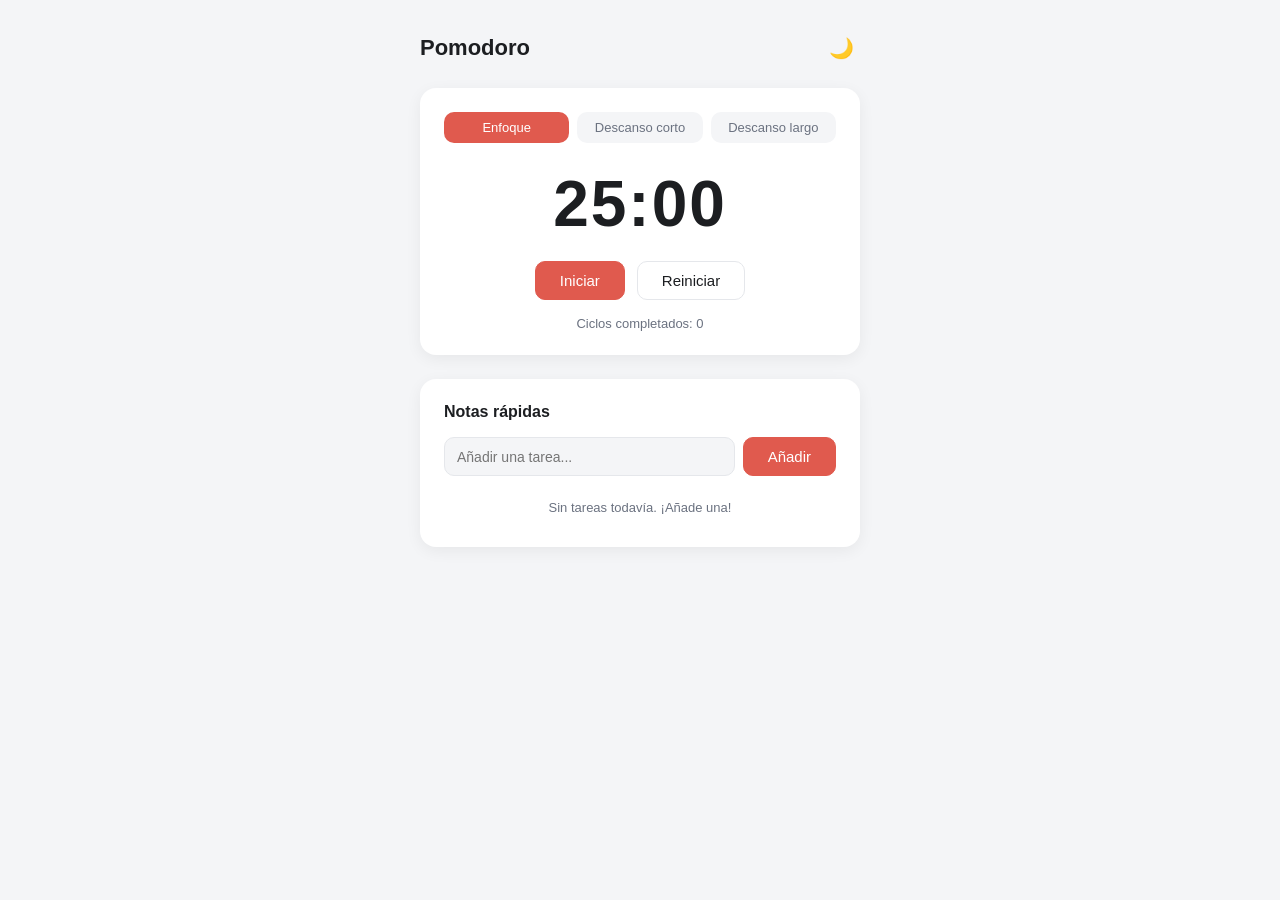
==== pomodoro-notas/index.html @ 851a8496 "Add initial pomodoro-notas app Co-Authored-By: Claude Sonnet 5 <noreply@anthropic.com>" ====
<!DOCTYPE html>
<html lang="es">
<head>
  <meta charset="UTF-8" />
  <meta name="viewport" content="width=device-width, initial-scale=1.0" />
  <title>Pomodoro + Notas</title>
  <link rel="stylesheet" href="style.css" />
</head>
<body>
  <main class="app">
    <header class="app-header">
      <h1>Pomodoro</h1>
      <button id="theme-toggle" class="icon-btn" title="Cambiar tema" aria-label="Cambiar tema">🌙</button>
    </header>

    <section class="timer-card">
      <div class="mode-tabs">
        <button class="mode-tab active" data-mode="work">Enfoque</button>
        <button class="mode-tab" data-mode="short">Descanso corto</button>
        <button class="mode-tab" data-mode="long">Descanso largo</button>
      </div>

      <div class="timer-display">
        <span id="time">25:00</span>
      </div>

      <div class="timer-controls">
        <button id="start-pause" class="btn primary">Iniciar</button>
        <button id="reset" class="btn">Reiniciar</button>
      </div>

      <div class="cycle-info">
        <span id="cycle-count">Ciclos completados: 0</span>
      </div>
    </section>

    <section class="notes-card">
      <h2>Notas rápidas</h2>
      <form id="note-form" class="note-form">
        <input id="note-input" type="text" placeholder="Añadir una tarea..." autocomplete="off" />
        <button type="submit" class="btn primary">Añadir</button>
      </form>
      <ul id="note-list" class="note-list"></ul>
    </section>
  </main>

  <script src="script.js"></script>
</body>
</html>
---- pomodoro-notas/style.css ----
:root {
  --bg: #f4f5f7;
  --card-bg: #ffffff;
  --text: #1c1e21;
  --muted: #6b7280;
  --accent: #e05a4e;
  --accent-hover: #c94a3f;
  --border: #e5e7eb;
  --shadow: 0 4px 16px rgba(0, 0, 0, 0.06);
}

[data-theme="dark"] {
  --bg: #16181d;
  --card-bg: #22252b;
  --text: #f1f2f4;
  --muted: #9aa0a8;
  --accent: #ff6f61;
  --accent-hover: #ff8577;
  --border: #33363d;
  --shadow: 0 4px 16px rgba(0, 0, 0, 0.35);
}

* {
  box-sizing: border-box;
}

body {
  margin: 0;
  min-height: 100vh;
  background: var(--bg);
  color: var(--text);
  font-family: -apple-system, BlinkMacSystemFont, "Segoe UI", Roboto, Helvetica, Arial, sans-serif;
  transition: background 0.2s ease, color 0.2s ease;
}

.app {
  max-width: 480px;
  margin: 0 auto;
  padding: 32px 20px 60px;
  display: flex;
  flex-direction: column;
  gap: 24px;
}

.app-header {
  display: flex;
  align-items: center;
  justify-content: space-between;
}

.app-header h1 {
  font-size: 22px;
  margin: 0;
}

.icon-btn {
  background: none;
  border: none;
  font-size: 20px;
  cursor: pointer;
  padding: 6px;
  border-radius: 8px;
  line-height: 1;
}

.icon-btn:hover {
  background: var(--border);
}

.timer-card,
.notes-card {
  background: var(--card-bg);
  border-radius: 16px;
  box-shadow: var(--shadow);
  padding: 24px;
}

.mode-tabs {
  display: flex;
  gap: 8px;
  margin-bottom: 24px;
}

.mode-tab {
  flex: 1;
  padding: 8px 6px;
  border: none;
  border-radius: 10px;
  background: var(--bg);
  color: var(--muted);
  font-size: 13px;
  cursor: pointer;
  transition: background 0.15s ease, color 0.15s ease;
}

.mode-tab.active {
  background: var(--accent);
  color: #fff;
}

.timer-display {
  text-align: center;
  font-size: 64px;
  font-weight: 700;
  font-variant-numeric: tabular-nums;
  letter-spacing: 2px;
  margin-bottom: 20px;
}

.timer-controls {
  display: flex;
  gap: 12px;
  justify-content: center;
  margin-bottom: 16px;
}

.btn {
  padding: 10px 24px;
  border-radius: 10px;
  border: 1px solid var(--border);
  background: var(--card-bg);
  color: var(--text);
  font-size: 15px;
  cursor: pointer;
  transition: transform 0.1s ease, background 0.15s ease;
}

.btn:hover {
  transform: translateY(-1px);
}

.btn.primary {
  background: var(--accent);
  border-color: var(--accent);
  color: #fff;
}

.btn.primary:hover {
  background: var(--accent-hover);
}

.cycle-info {
  text-align: center;
  color: var(--muted);
  font-size: 13px;
}

.notes-card h2 {
  margin: 0 0 16px;
  font-size: 16px;
}

.note-form {
  display: flex;
  gap: 8px;
  margin-bottom: 16px;
}

.note-form input {
  flex: 1;
  padding: 10px 12px;
  border-radius: 10px;
  border: 1px solid var(--border);
  background: var(--bg);
  color: var(--text);
  font-size: 14px;
}

.note-form input:focus {
  outline: 2px solid var(--accent);
  outline-offset: 1px;
}

.note-list {
  list-style: none;
  margin: 0;
  padding: 0;
  display: flex;
  flex-direction: column;
  gap: 8px;
}

.note-item {
  display: flex;
  align-items: center;
  gap: 10px;
  padding: 10px 12px;
  border-radius: 10px;
  background: var(--bg);
}

.note-item span {
  flex: 1;
  font-size: 14px;
  word-break: break-word;
}

.note-item.done span {
  text-decoration: line-through;
  color: var(--muted);
}

.note-item .delete-btn {
  background: none;
  border: none;
  color: var(--muted);
  cursor: pointer;
  font-size: 16px;
  padding: 2px 6px;
  border-radius: 6px;
}

.note-item .delete-btn:hover {
  background: var(--border);
  color: var(--text);
}

.empty-hint {
  color: var(--muted);
  font-size: 13px;
  text-align: center;
  padding: 8px 0;
}
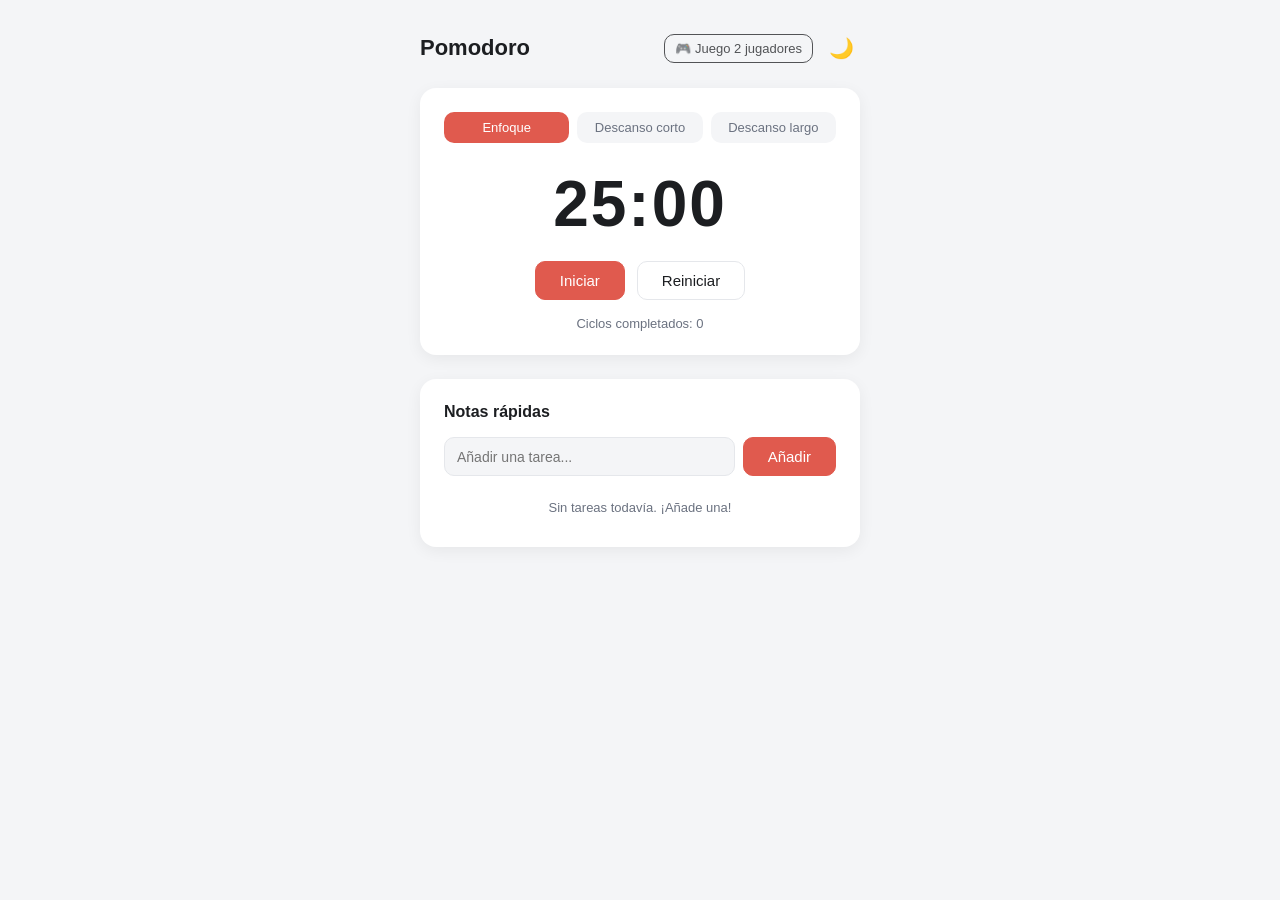
==== commit 241231e0: "Añadir juego "Duelo Orbital" para 2 jugadores en pantalla dividida Juego local en canvas para dos pe" ====
--- a/pomodoro-notas/index.html
+++ b/pomodoro-notas/index.html
@@ -10,7 +10,10 @@
   <main class="app">
     <header class="app-header">
       <h1>Pomodoro</h1>
-      <button id="theme-toggle" class="icon-btn" title="Cambiar tema" aria-label="Cambiar tema">🌙</button>
+      <div class="header-actions">
+        <a class="game-link" href="juego/index.html" title="Juego para 2 jugadores">🎮 Juego 2 jugadores</a>
+        <button id="theme-toggle" class="icon-btn" title="Cambiar tema" aria-label="Cambiar tema">🌙</button>
+      </div>
     </header>
 
     <section class="timer-card">
--- a/pomodoro-notas/style.css
+++ b/pomodoro-notas/style.css
@@ -221,3 +221,21 @@
   text-align: center;
   padding: 8px 0;
 }
+
+.header-actions {
+  display: flex;
+  align-items: center;
+  gap: 10px;
+}
+
+.game-link {
+  font-size: 13px;
+  text-decoration: none;
+  padding: 6px 10px;
+  border-radius: 10px;
+  border: 1px solid currentColor;
+  color: inherit;
+  opacity: 0.75;
+}
+
+.game-link:hover { opacity: 1; }
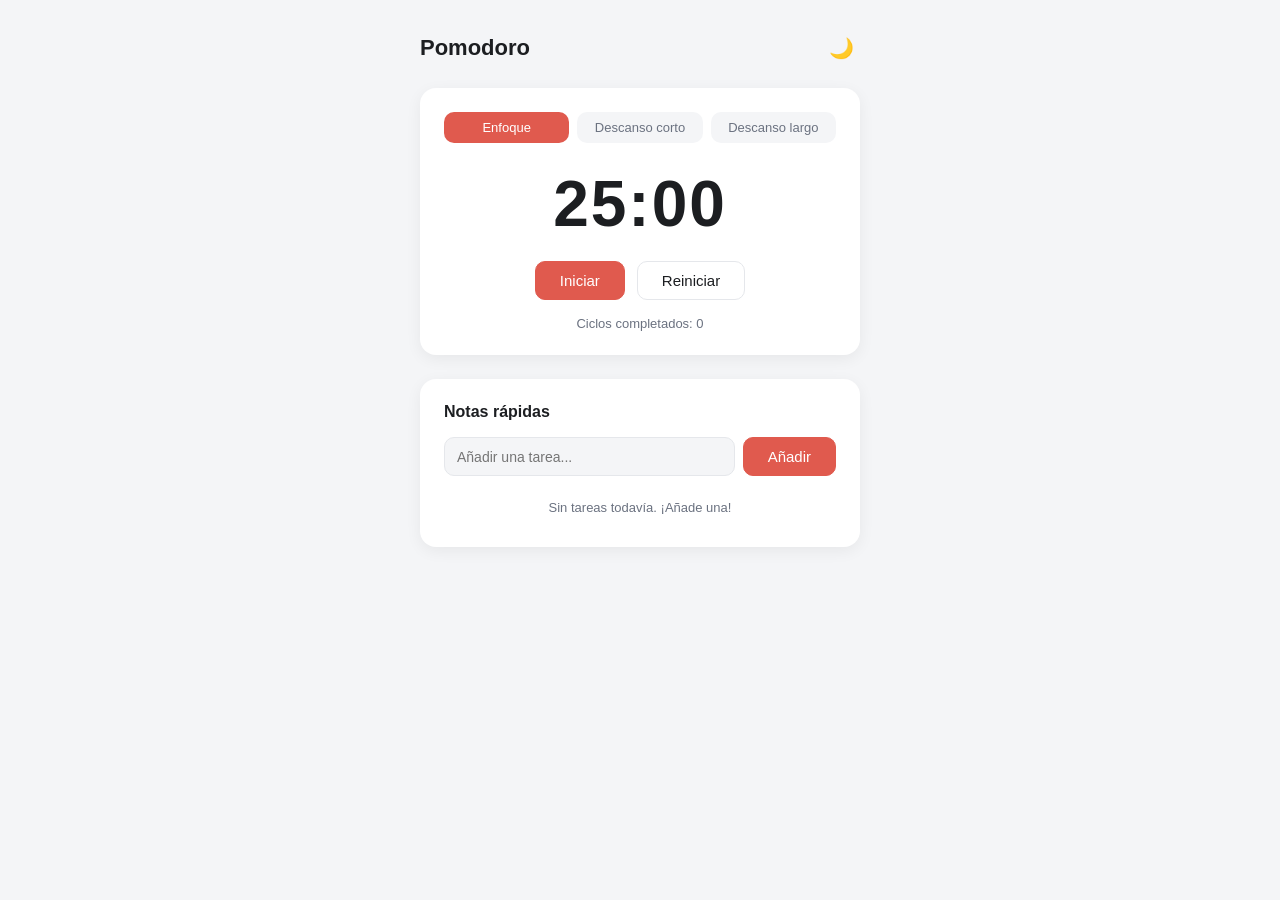
==== commit 95847989: "Agregar area recreativa a los descansos del Pomodoro Los dos modos de descanso solo contaban tiempo:" ====
--- a/pomodoro-notas/index.html
+++ b/pomodoro-notas/index.html
@@ -10,10 +10,7 @@
   <main class="app">
     <header class="app-header">
       <h1>Pomodoro</h1>
-      <div class="header-actions">
-        <a class="game-link" href="juego/index.html" title="Juego para 2 jugadores">🎮 Juego 2 jugadores</a>
-        <button id="theme-toggle" class="icon-btn" title="Cambiar tema" aria-label="Cambiar tema">🌙</button>
-      </div>
+      <button id="theme-toggle" class="icon-btn" title="Cambiar tema" aria-label="Cambiar tema">🌙</button>
     </header>
 
     <section class="timer-card">
@@ -37,6 +34,19 @@
       </div>
     </section>
 
+    <section class="recreo-card" id="recreo" hidden>
+      <div class="recreo-head">
+        <h2>Área recreativa</h2>
+        <span class="recreo-len" id="recreo-len"></span>
+      </div>
+      <p class="recreo-idea" id="recreo-idea"></p>
+      <p class="recreo-why" id="recreo-why"></p>
+      <div class="recreo-actions">
+        <button id="recreo-otra" class="btn">Otra idea</button>
+        <span class="recreo-nota">No se cuenta ni se guarda. Es el recreo.</span>
+      </div>
+    </section>
+
     <section class="notes-card">
       <h2>Notas rápidas</h2>
       <form id="note-form" class="note-form">
--- a/pomodoro-notas/style.css
+++ b/pomodoro-notas/style.css
@@ -7,6 +7,8 @@
   --accent-hover: #c94a3f;
   --border: #e5e7eb;
   --shadow: 0 4px 16px rgba(0, 0, 0, 0.06);
+  --calm: #2f7d6b;
+  --calm-bg: #eef5f3;
 }
 
 [data-theme="dark"] {
@@ -18,6 +20,8 @@
   --accent-hover: #ff8577;
   --border: #33363d;
   --shadow: 0 4px 16px rgba(0, 0, 0, 0.35);
+  --calm: #5fbfa6;
+  --calm-bg: #1b2523;
 }
 
 * {
@@ -68,11 +72,63 @@
 }
 
 .timer-card,
-.notes-card {
+.notes-card,
+.recreo-card {
   background: var(--card-bg);
   border-radius: 16px;
   box-shadow: var(--shadow);
   padding: 24px;
+}
+
+.recreo-card {
+  border: 1px solid var(--calm);
+  background: var(--calm-bg);
+}
+
+.recreo-head {
+  display: flex;
+  align-items: baseline;
+  justify-content: space-between;
+  gap: 12px;
+  margin-bottom: 14px;
+}
+
+.recreo-head h2 {
+  margin: 0;
+  font-size: 16px;
+  color: var(--calm);
+}
+
+.recreo-len {
+  font-size: 12px;
+  color: var(--muted);
+  white-space: nowrap;
+}
+
+.recreo-idea {
+  margin: 0 0 10px;
+  font-size: 21px;
+  line-height: 1.35;
+  font-weight: 500;
+}
+
+.recreo-why {
+  margin: 0 0 18px;
+  font-size: 14px;
+  color: var(--muted);
+  line-height: 1.5;
+}
+
+.recreo-actions {
+  display: flex;
+  align-items: center;
+  gap: 12px;
+  flex-wrap: wrap;
+}
+
+.recreo-nota {
+  font-size: 12px;
+  color: var(--muted);
 }
 
 .mode-tabs {
@@ -221,21 +277,3 @@
   text-align: center;
   padding: 8px 0;
 }
-
-.header-actions {
-  display: flex;
-  align-items: center;
-  gap: 10px;
-}
-
-.game-link {
-  font-size: 13px;
-  text-decoration: none;
-  padding: 6px 10px;
-  border-radius: 10px;
-  border: 1px solid currentColor;
-  color: inherit;
-  opacity: 0.75;
-}
-
-.game-link:hover { opacity: 1; }
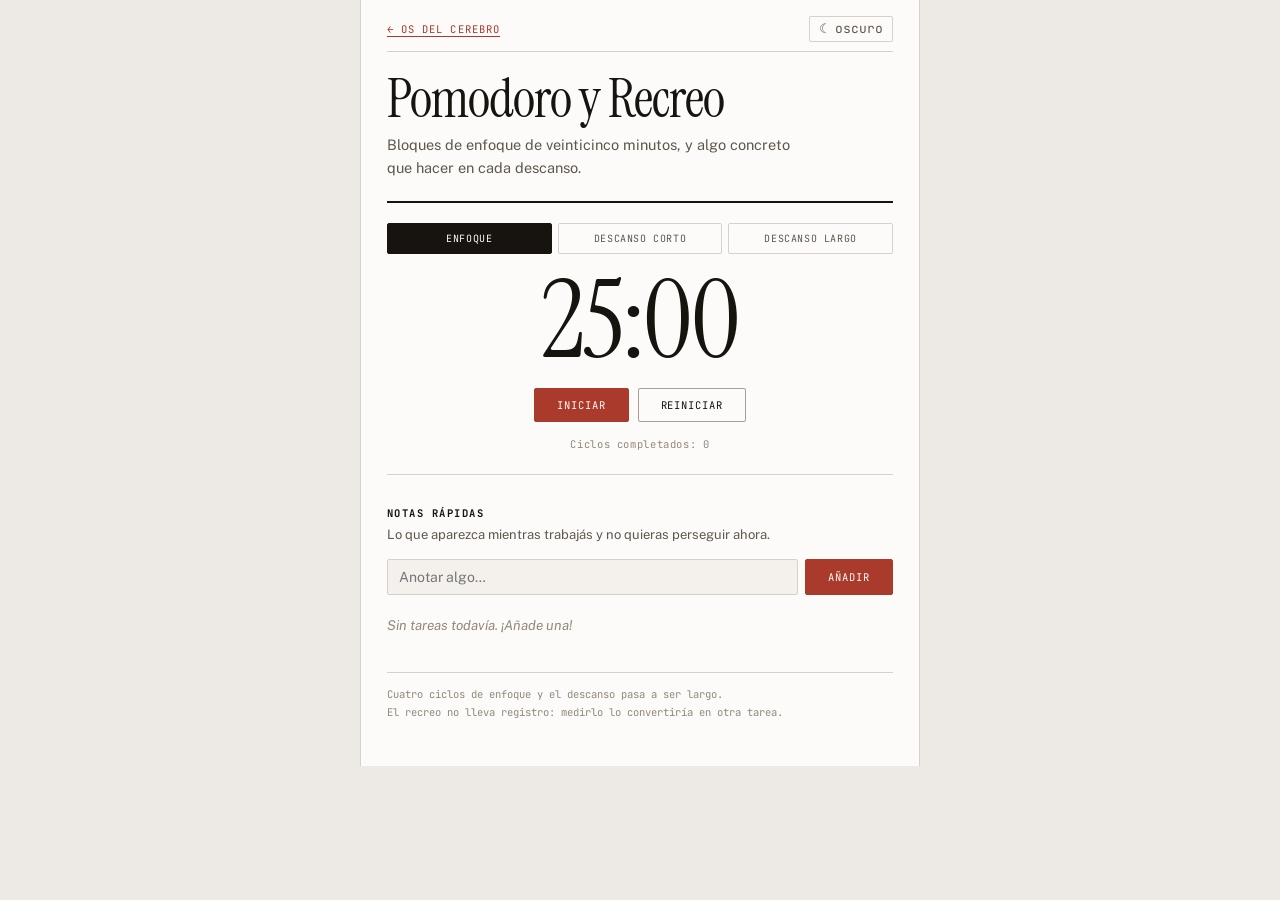
==== commit 0ba8f53f: "Alinear el Pomodoro con la estetica del resto del sistema La app usaba su propio lenguaje visual y q" ====
--- a/pomodoro-notas/index.html
+++ b/pomodoro-notas/index.html
@@ -3,14 +3,22 @@
 <head>
   <meta charset="UTF-8" />
   <meta name="viewport" content="width=device-width, initial-scale=1.0" />
-  <title>Pomodoro + Notas</title>
+  <title>Pomodoro y Recreo</title>
+  <link rel="preconnect" href="https://fonts.googleapis.com" />
+  <link rel="preconnect" href="https://fonts.gstatic.com" crossorigin />
+  <link rel="stylesheet" href="https://fonts.googleapis.com/css2?family=Instrument+Serif&family=JetBrains+Mono:wght@400;700&family=Public+Sans:wght@400;500;600&display=swap" />
   <link rel="stylesheet" href="style.css" />
 </head>
 <body>
   <main class="app">
+    <div class="folio">
+      <span><a href="https://claude.ai/code/artifact/37985efb-9c8a-419b-9b6c-6180fbc9257e">← OS del Cerebro</a></span>
+      <button id="theme-toggle" class="icon-btn" title="Cambiar tema" aria-label="Cambiar tema">tema</button>
+    </div>
+
     <header class="app-header">
-      <h1>Pomodoro</h1>
-      <button id="theme-toggle" class="icon-btn" title="Cambiar tema" aria-label="Cambiar tema">🌙</button>
+      <h1>Pomodoro y Recreo</h1>
+      <p class="app-sub">Bloques de enfoque de veinticinco minutos, y algo concreto que hacer en cada descanso.</p>
     </header>
 
     <section class="timer-card">
@@ -49,12 +57,18 @@
 
     <section class="notes-card">
       <h2>Notas rápidas</h2>
+      <p class="notes-note">Lo que aparezca mientras trabajás y no quieras perseguir ahora.</p>
       <form id="note-form" class="note-form">
-        <input id="note-input" type="text" placeholder="Añadir una tarea..." autocomplete="off" />
+        <input id="note-input" type="text" placeholder="Anotar algo…" autocomplete="off" />
         <button type="submit" class="btn primary">Añadir</button>
       </form>
       <ul id="note-list" class="note-list"></ul>
     </section>
+
+    <footer class="app-footer">
+      Cuatro ciclos de enfoque y el descanso pasa a ser largo.<br>
+      El recreo no lleva registro: medirlo lo convertiría en otra tarea.
+    </footer>
   </main>
 
   <script src="script.js"></script>
--- a/pomodoro-notas/style.css
+++ b/pomodoro-notas/style.css
@@ -1,88 +1,230 @@
 :root {
-  --bg: #f4f5f7;
-  --card-bg: #ffffff;
-  --text: #1c1e21;
-  --muted: #6b7280;
-  --accent: #e05a4e;
-  --accent-hover: #c94a3f;
-  --border: #e5e7eb;
-  --shadow: 0 4px 16px rgba(0, 0, 0, 0.06);
-  --calm: #2f7d6b;
-  --calm-bg: #eef5f3;
+  --paper:   #EDEAE5;
+  --sheet:   #FCFBF9;
+  --card:    #F4F1EC;
+  --rule:    #D7D1C8;
+  --rule-hi: #A9A093;
+  --ink:     #17130E;
+  --ink-2:   #5E574C;
+  --ink-3:   #918878;
+  --tomate:  #A93A2C;
+  --calm:    #2C7056;
+  --calm-bg: #EDF3F0;
+  --hollow:  #E2DDD5;
+}
+
+@media (prefers-color-scheme: dark) {
+  :root:not([data-theme="light"]) {
+    --paper:   #0B0A08;
+    --sheet:   #16130F;
+    --card:    #1E1A15;
+    --rule:    #2C2721;
+    --rule-hi: #453E34;
+    --ink:     #EFEBE3;
+    --ink-2:   #A69D8D;
+    --ink-3:   #78705F;
+    --tomate:  #E8705E;
+    --calm:    #58B98F;
+    --calm-bg: #14201A;
+    --hollow:  #241F19;
+  }
 }
 
 [data-theme="dark"] {
-  --bg: #16181d;
-  --card-bg: #22252b;
-  --text: #f1f2f4;
-  --muted: #9aa0a8;
-  --accent: #ff6f61;
-  --accent-hover: #ff8577;
-  --border: #33363d;
-  --shadow: 0 4px 16px rgba(0, 0, 0, 0.35);
-  --calm: #5fbfa6;
-  --calm-bg: #1b2523;
-}
-
-* {
-  box-sizing: border-box;
-}
+  --paper:   #0B0A08;
+  --sheet:   #16130F;
+  --card:    #1E1A15;
+  --rule:    #2C2721;
+  --rule-hi: #453E34;
+  --ink:     #EFEBE3;
+  --ink-2:   #A69D8D;
+  --ink-3:   #78705F;
+  --tomate:  #E8705E;
+  --calm:    #58B98F;
+  --calm-bg: #14201A;
+  --hollow:  #241F19;
+}
+
+* { box-sizing: border-box; }
 
 body {
   margin: 0;
   min-height: 100vh;
-  background: var(--bg);
-  color: var(--text);
-  font-family: -apple-system, BlinkMacSystemFont, "Segoe UI", Roboto, Helvetica, Arial, sans-serif;
-  transition: background 0.2s ease, color 0.2s ease;
+  background: var(--paper);
+  color: var(--ink);
+  font-family: "Public Sans", system-ui, -apple-system, "Segoe UI", Roboto, sans-serif;
+  font-size: 15px;
+  line-height: 1.55;
+  padding-left: 16px;
+  padding-right: 16px;
 }
 
 .app {
-  max-width: 480px;
+  max-width: 560px;
   margin: 0 auto;
-  padding: 32px 20px 60px;
-  display: flex;
-  flex-direction: column;
-  gap: 24px;
-}
-
-.app-header {
+  background: var(--sheet);
+  border-left: 1px solid var(--rule);
+  border-right: 1px solid var(--rule);
+  padding-block: 0 44px;
+  padding-left: 26px;
+  padding-right: 26px;
+}
+
+@media (max-width: 460px) {
+  .app { padding-left: 16px; padding-right: 16px; }
+}
+
+/* ---------- cabecera ---------- */
+.folio {
   display: flex;
   align-items: center;
   justify-content: space-between;
-}
-
-.app-header h1 {
-  font-size: 22px;
-  margin: 0;
+  gap: 12px;
+  border-bottom: 1px solid var(--rule);
+  padding-top: 16px;
+  padding-bottom: 9px;
+  font-family: "JetBrains Mono", ui-monospace, monospace;
+  font-size: 10.5px;
+  letter-spacing: 0.1em;
+  text-transform: uppercase;
+  color: var(--ink-3);
+}
+
+.folio a {
+  color: var(--tomate);
+  text-decoration: none;
+  border-bottom: 1px solid currentColor;
 }
 
 .icon-btn {
   background: none;
-  border: none;
-  font-size: 20px;
-  cursor: pointer;
-  padding: 6px;
-  border-radius: 8px;
-  line-height: 1;
-}
-
-.icon-btn:hover {
-  background: var(--border);
-}
-
-.timer-card,
-.notes-card,
+  border: 1px solid var(--rule);
+  color: var(--ink-2);
+  font-size: 13px;
+  cursor: pointer;
+  padding: 4px 9px;
+  border-radius: 2px;
+  line-height: 1.2;
+  font-family: "JetBrains Mono", ui-monospace, monospace;
+}
+
+.icon-btn:hover { border-color: var(--rule-hi); color: var(--ink); }
+.icon-btn:focus-visible { outline: 2px solid var(--ink); outline-offset: 2px; }
+
+.app-header h1 {
+  font-family: "Instrument Serif", Georgia, serif;
+  font-weight: 400;
+  font-size: clamp(38px, 11vw, 54px);
+  line-height: 0.96;
+  letter-spacing: -0.018em;
+  margin: 0;
+  padding-top: 22px;
+}
+
+.app-sub {
+  color: var(--ink-2);
+  font-size: 14.5px;
+  margin: 9px 0 0;
+  max-width: 46ch;
+}
+
+/* ---------- temporizador ---------- */
+.timer-card {
+  border-top: 2px solid var(--ink);
+  border-bottom: 1px solid var(--rule);
+  margin-top: 22px;
+  padding: 20px 0 22px;
+}
+
+.mode-tabs {
+  display: flex;
+  gap: 6px;
+  margin-bottom: 18px;
+}
+
+.mode-tab {
+  flex: 1;
+  padding: 8px 6px;
+  border: 1px solid var(--rule);
+  border-radius: 2px;
+  background: none;
+  color: var(--ink-2);
+  font-family: "JetBrains Mono", ui-monospace, monospace;
+  font-size: 10px;
+  letter-spacing: 0.06em;
+  text-transform: uppercase;
+  cursor: pointer;
+}
+
+.mode-tab:hover { border-color: var(--rule-hi); }
+.mode-tab:focus-visible { outline: 2px solid var(--ink); outline-offset: 2px; }
+
+.mode-tab.active {
+  background: var(--ink);
+  border-color: var(--ink);
+  color: var(--sheet);
+}
+
+.timer-display {
+  text-align: center;
+  font-family: "Instrument Serif", Georgia, serif;
+  font-size: clamp(76px, 24vw, 108px);
+  line-height: 0.9;
+  font-variant-numeric: tabular-nums;
+  letter-spacing: -0.02em;
+  margin-bottom: 18px;
+}
+
+.timer-controls {
+  display: flex;
+  gap: 9px;
+  justify-content: center;
+  margin-bottom: 14px;
+}
+
+.btn {
+  padding: 9px 22px;
+  border-radius: 2px;
+  border: 1px solid var(--rule-hi);
+  background: none;
+  color: var(--ink);
+  font-family: "JetBrains Mono", ui-monospace, monospace;
+  font-size: 10.5px;
+  letter-spacing: 0.09em;
+  text-transform: uppercase;
+  cursor: pointer;
+}
+
+.btn:hover { border-color: var(--ink); }
+.btn:focus-visible { outline: 2px solid var(--ink); outline-offset: 2px; }
+
+.btn.primary {
+  background: var(--tomate);
+  border-color: var(--tomate);
+  color: var(--sheet);
+}
+
+.btn.primary:hover { opacity: 0.88; }
+
+.cycle-info {
+  text-align: center;
+  color: var(--ink-3);
+  font-family: "JetBrains Mono", ui-monospace, monospace;
+  font-size: 10.5px;
+  letter-spacing: 0.06em;
+}
+
+/* ---------- área recreativa ---------- */
 .recreo-card {
-  background: var(--card-bg);
-  border-radius: 16px;
-  box-shadow: var(--shadow);
-  padding: 24px;
-}
-
-.recreo-card {
+  background: var(--calm-bg);
   border: 1px solid var(--calm);
-  background: var(--calm-bg);
+  border-radius: 3px;
+  padding: 20px 22px;
+  margin-top: 26px;
+}
+
+@media (max-width: 460px) {
+  .recreo-card { padding: 16px; }
 }
 
 .recreo-head {
@@ -90,33 +232,39 @@
   align-items: baseline;
   justify-content: space-between;
   gap: 12px;
-  margin-bottom: 14px;
+  margin-bottom: 12px;
 }
 
 .recreo-head h2 {
   margin: 0;
-  font-size: 16px;
+  font-family: "JetBrains Mono", ui-monospace, monospace;
+  font-size: 10px;
+  font-weight: 700;
+  letter-spacing: 0.13em;
+  text-transform: uppercase;
   color: var(--calm);
 }
 
 .recreo-len {
-  font-size: 12px;
-  color: var(--muted);
+  font-family: "JetBrains Mono", ui-monospace, monospace;
+  font-size: 10.5px;
+  color: var(--ink-3);
   white-space: nowrap;
 }
 
 .recreo-idea {
-  margin: 0 0 10px;
-  font-size: 21px;
-  line-height: 1.35;
-  font-weight: 500;
+  margin: 0 0 9px;
+  font-family: "Instrument Serif", Georgia, serif;
+  font-size: 25px;
+  line-height: 1.22;
+  text-wrap: pretty;
 }
 
 .recreo-why {
-  margin: 0 0 18px;
+  margin: 0 0 16px;
   font-size: 14px;
-  color: var(--muted);
-  line-height: 1.5;
+  color: var(--ink-2);
+  max-width: 48ch;
 }
 
 .recreo-actions {
@@ -127,103 +275,49 @@
 }
 
 .recreo-nota {
-  font-size: 12px;
-  color: var(--muted);
-}
-
-.mode-tabs {
-  display: flex;
-  gap: 8px;
-  margin-bottom: 24px;
-}
-
-.mode-tab {
-  flex: 1;
-  padding: 8px 6px;
-  border: none;
-  border-radius: 10px;
-  background: var(--bg);
-  color: var(--muted);
+  font-family: "JetBrains Mono", ui-monospace, monospace;
+  font-size: 9.5px;
+  letter-spacing: 0.05em;
+  color: var(--ink-3);
+}
+
+/* ---------- notas ---------- */
+.notes-card { margin-top: 30px; }
+
+.notes-card h2 {
+  margin: 0 0 4px;
+  font-family: "JetBrains Mono", ui-monospace, monospace;
+  font-size: 10.5px;
+  font-weight: 700;
+  letter-spacing: 0.14em;
+  text-transform: uppercase;
+}
+
+.notes-note {
   font-size: 13px;
-  cursor: pointer;
-  transition: background 0.15s ease, color 0.15s ease;
-}
-
-.mode-tab.active {
-  background: var(--accent);
-  color: #fff;
-}
-
-.timer-display {
-  text-align: center;
-  font-size: 64px;
-  font-weight: 700;
-  font-variant-numeric: tabular-nums;
-  letter-spacing: 2px;
-  margin-bottom: 20px;
-}
-
-.timer-controls {
-  display: flex;
-  gap: 12px;
-  justify-content: center;
-  margin-bottom: 16px;
-}
-
-.btn {
-  padding: 10px 24px;
-  border-radius: 10px;
-  border: 1px solid var(--border);
-  background: var(--card-bg);
-  color: var(--text);
-  font-size: 15px;
-  cursor: pointer;
-  transition: transform 0.1s ease, background 0.15s ease;
-}
-
-.btn:hover {
-  transform: translateY(-1px);
-}
-
-.btn.primary {
-  background: var(--accent);
-  border-color: var(--accent);
-  color: #fff;
-}
-
-.btn.primary:hover {
-  background: var(--accent-hover);
-}
-
-.cycle-info {
-  text-align: center;
-  color: var(--muted);
-  font-size: 13px;
-}
-
-.notes-card h2 {
-  margin: 0 0 16px;
-  font-size: 16px;
+  color: var(--ink-2);
+  margin: 0 0 14px;
 }
 
 .note-form {
   display: flex;
-  gap: 8px;
-  margin-bottom: 16px;
+  gap: 7px;
+  margin-bottom: 14px;
 }
 
 .note-form input {
   flex: 1;
-  padding: 10px 12px;
-  border-radius: 10px;
-  border: 1px solid var(--border);
-  background: var(--bg);
-  color: var(--text);
+  padding: 9px 11px;
+  border-radius: 2px;
+  border: 1px solid var(--rule);
+  background: var(--card);
+  color: var(--ink);
+  font-family: "Public Sans", sans-serif;
   font-size: 14px;
 }
 
-.note-form input:focus {
-  outline: 2px solid var(--accent);
+.note-form input:focus-visible {
+  outline: 2px solid var(--tomate);
   outline-offset: 1px;
 }
 
@@ -233,47 +327,62 @@
   padding: 0;
   display: flex;
   flex-direction: column;
-  gap: 8px;
 }
 
 .note-item {
   display: flex;
   align-items: center;
   gap: 10px;
-  padding: 10px 12px;
-  border-radius: 10px;
-  background: var(--bg);
-}
+  padding: 9px 0;
+  border-bottom: 1px solid var(--rule);
+}
+
+.note-item:last-child { border-bottom: none; }
 
 .note-item span {
   flex: 1;
-  font-size: 14px;
+  font-size: 14.5px;
   word-break: break-word;
+  cursor: pointer;
 }
 
 .note-item.done span {
   text-decoration: line-through;
-  color: var(--muted);
+  color: var(--ink-3);
 }
 
 .note-item .delete-btn {
   background: none;
   border: none;
-  color: var(--muted);
-  cursor: pointer;
-  font-size: 16px;
-  padding: 2px 6px;
-  border-radius: 6px;
-}
-
-.note-item .delete-btn:hover {
-  background: var(--border);
-  color: var(--text);
-}
+  color: var(--ink-3);
+  cursor: pointer;
+  font-size: 15px;
+  padding: 2px 5px;
+  border-radius: 2px;
+  line-height: 1;
+}
+
+.note-item .delete-btn:hover { color: var(--tomate); }
+.note-item .delete-btn:focus-visible { outline: 2px solid var(--ink); outline-offset: 1px; }
 
 .empty-hint {
-  color: var(--muted);
-  font-size: 13px;
-  text-align: center;
-  padding: 8px 0;
-}
+  color: var(--ink-3);
+  font-size: 13.5px;
+  font-style: italic;
+  padding: 6px 0;
+}
+
+/* ---------- pie ---------- */
+.app-footer {
+  border-top: 1px solid var(--rule);
+  margin-top: 30px;
+  padding-top: 13px;
+  font-family: "JetBrains Mono", ui-monospace, monospace;
+  font-size: 10.5px;
+  color: var(--ink-3);
+  line-height: 1.7;
+}
+
+@media (prefers-reduced-motion: reduce) {
+  * { animation: none !important; transition: none !important; }
+}
